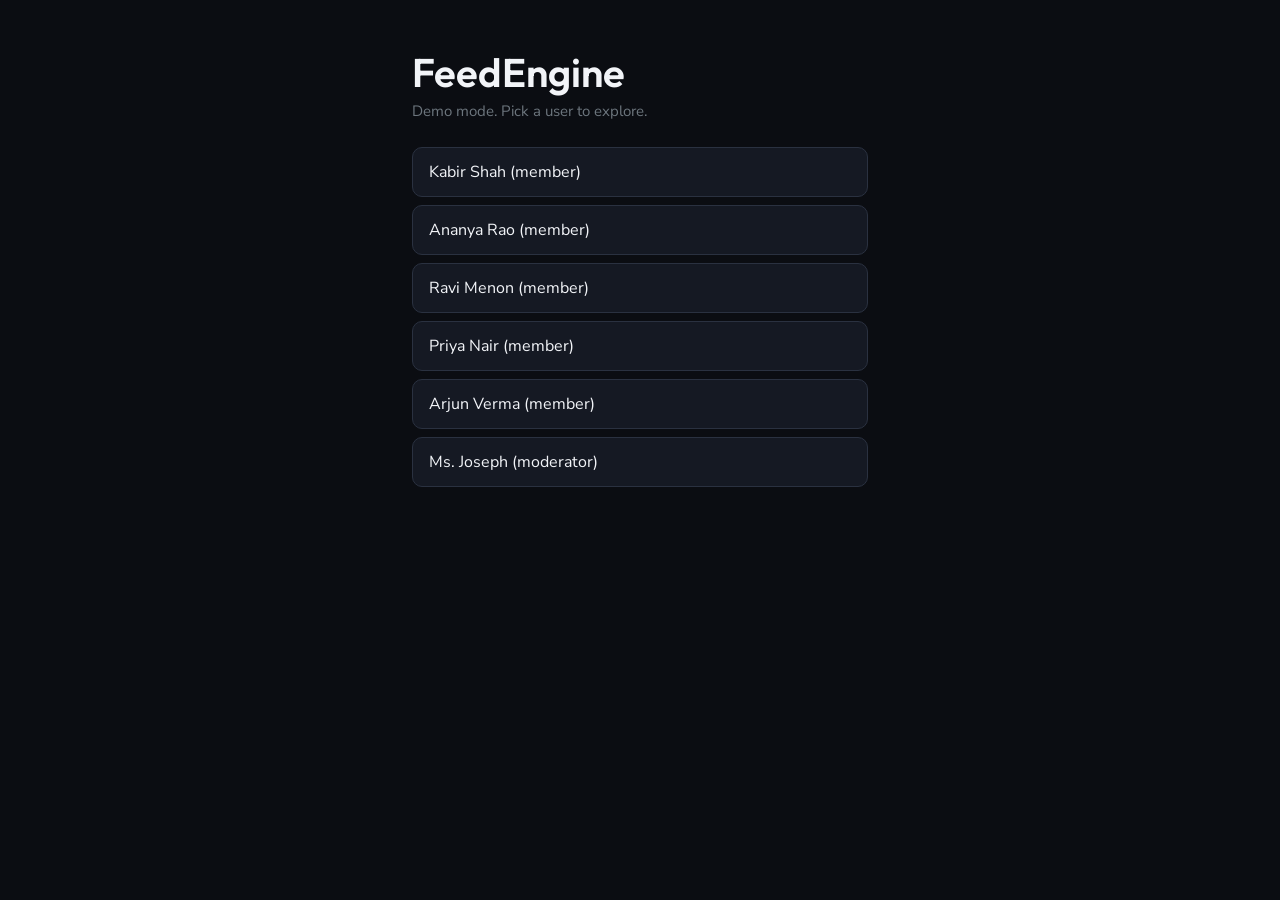
==== index.html @ 220c7560 "Initial commit: Add Feed Engine project" ====
<!DOCTYPE html>
<html lang="en">
<head>
  <meta charset="UTF-8">
  <meta name="viewport" content="width=device-width, initial-scale=1.0">
  <title>FeedEngine – Login</title>
  <link rel="preconnect" href="https://fonts.googleapis.com">
  <link href="https://fonts.googleapis.com/css2?family=Nunito+Sans:wght@400;600&family=Outfit:wght@600&family=Roboto+Mono:wght@400&display=swap" rel="stylesheet">
  <link rel="stylesheet" href="https://cdn.jsdelivr.net/npm/bootstrap@5.3.3/dist/css/bootstrap.min.css">
  <link rel="stylesheet" href="css/styles.css">
</head>
<body>
  <main class="container py-5 login-layout">
    <header class="mb-4">
      <h1 class="mb-1">FeedEngine</h1>
      <p class="text-secondary mb-0">Demo mode. Pick a user to explore.</p>
    </header>

    <section aria-label="Choose a demo user">
      <div id="user-list" class="d-grid gap-2"></div>
    </section>
  </main>

  <script type="module" src="js/app.js"></script>
</body>
</html>
---- css/styles.css ----
:root {
  /* Surfaces */
  --bg-app: #0B0D12;
  --bg-surface: #151923;
  --bg-raised: #1E2430;
  --border: #2A3140;

  /* Text */
  --text-primary: #F2F4F8;
  --text-secondary: #A3ACBD;

  /* Accents */
  --accent: #7C5CFF;
  --live: #2EE6A6;
  --danger: #FF5C7A;

  /* Shape */
  --radius-card: 12px;
  --radius-btn: 10px;

  /* Type */
  --font-heading: 'Outfit', sans-serif;
  --font-body: 'Nunito Sans', sans-serif;
  --font-mono: 'Roboto Mono', monospace;
}

body {
  background: var(--bg-app);
  color: var(--text-primary);
  font-family: var(--font-body);
  font-size: 15px;
  line-height: 1.5;
}

h1, h2, h3 {
  font-family: var(--font-heading);
  font-weight: 600;
}

:focus-visible {
  outline: 2px solid var(--accent);
  outline-offset: 0;
}

.feed-layout {
  max-width: 640px;
}

.composer,
.post-card {
  background: var(--bg-surface);
  border: 1px solid var(--border);
  border-radius: var(--radius-card);
  padding: 16px;
  margin-bottom: 12px;
}

.composer textarea {
  background: var(--bg-raised);
  border: 1px solid var(--border);
  color: var(--text-primary);
  border-radius: var(--radius-card);
}

.composer-footer {
  display: flex;
  justify-content: space-between;
  align-items: center;
  margin-top: 8px;
}

.counter {
  font-family: var(--font-mono);
  font-size: 12px;
  color: var(--text-secondary);
}

.btn-accent {
  background: var(--accent);
  color: #FFFFFF;
  border: none;
  border-radius: var(--radius-btn);
  font-family: var(--font-heading);
  font-weight: 600;
}

.btn-accent:disabled {
  opacity: 0.5;
}

.post-list {
  list-style: none;
  padding: 0;
  margin: 0;
}

.login-layout {
  max-width: 480px;
}

#user-list button {
  background: var(--bg-surface);
  border: 1px solid var(--border);
  border-radius: var(--radius-btn);
  color: var(--text-primary);
  padding: 12px 16px;
  min-height: 48px;
  font-family: var(--font-body);
}

#user-list button:hover {
  background: var(--bg-raised);
  border-color: var(--accent);
}
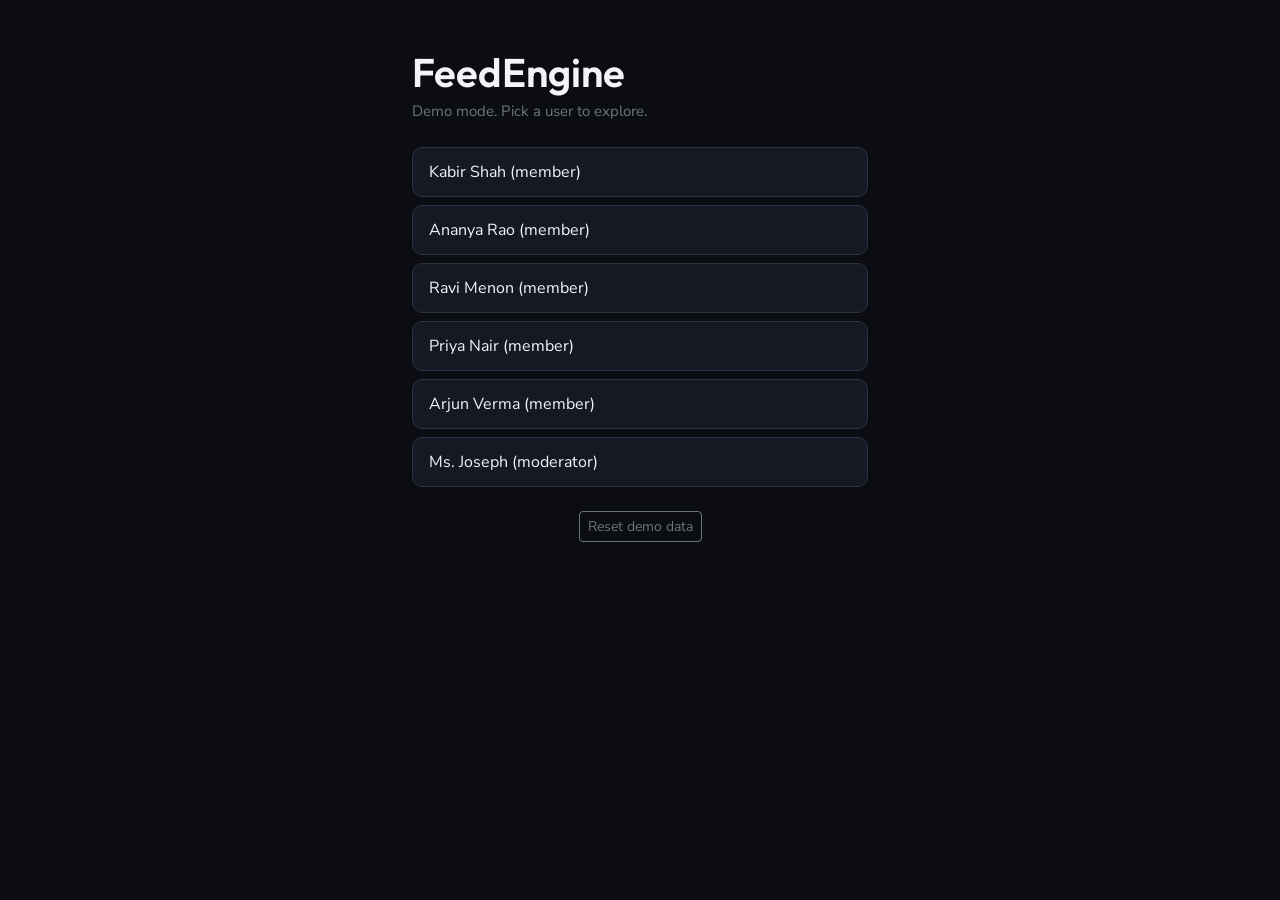
==== commit c6bb49cd: "Add post creation functionality" ====
--- a/index.html
+++ b/index.html
@@ -18,7 +18,11 @@
 
     <section aria-label="Choose a demo user">
       <div id="user-list" class="d-grid gap-2"></div>
+
     </section>
+    <footer class="text-center mt-4">
+  <button id="reset-btn" class="btn btn-sm btn-outline-secondary">Reset demo data</button>
+</footer>
   </main>
 
   <script type="module" src="js/app.js"></script>
--- a/css/styles.css
+++ b/css/styles.css
@@ -111,4 +111,46 @@
 #user-list button:hover {
   background: var(--bg-raised);
   border-color: var(--accent);
+}
+
+.like-btn {
+  background: transparent;
+  border: 1px solid var(--border);
+  border-radius: var(--radius-btn);
+  color: var(--text-secondary);
+  font-family: var(--font-mono);
+  margin-top: 8px;
+}
+
+.like-btn.is-liked,
+.like-btn[aria-pressed="true"] {
+  border-color: var(--accent);
+  color: var(--accent);
+}
+
+
+.comment-list {
+  list-style: none;
+  padding: 0;
+  margin: 12px 0 8px;
+  font-size: 14px;
+  color: var(--text-secondary);
+}
+
+.comment-list li {
+  padding: 6px 0;
+  border-top: 1px solid var(--border);
+}
+
+.comment-form {
+  display: flex;
+  gap: 8px;
+  margin-top: 8px;
+}
+
+.comment-form input {
+  background: var(--bg-raised);
+  border: 1px solid var(--border);
+  color: var(--text-primary);
+  border-radius: var(--radius-btn);
 }
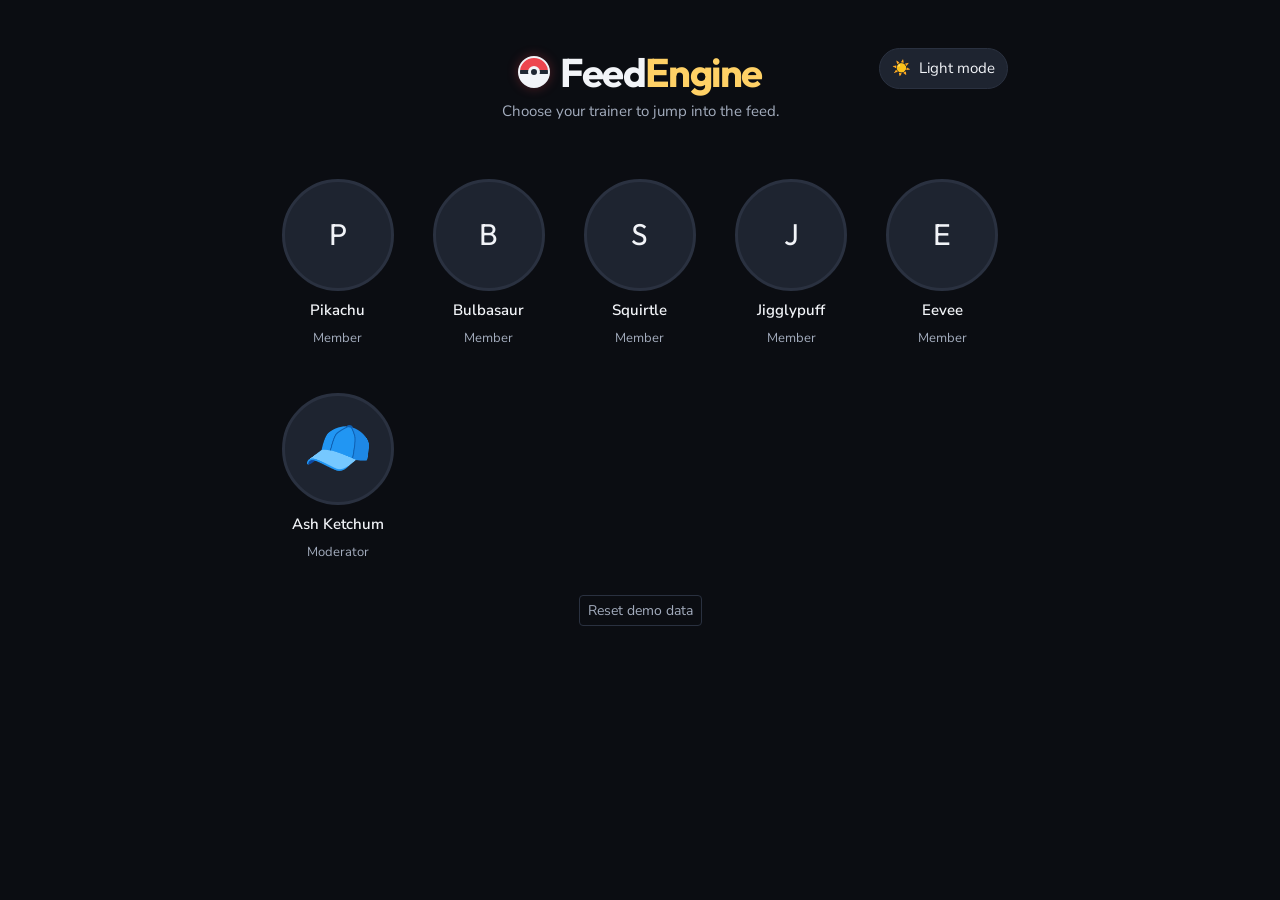
==== commit 979f039c: "Complete FeedEngine phases Co-authored-by: Copilot <223556219+Copilot@users.noreply.github.com>" ====
--- a/index.html
+++ b/index.html
@@ -6,23 +6,30 @@
   <title>FeedEngine – Login</title>
   <link rel="preconnect" href="https://fonts.googleapis.com">
   <link href="https://fonts.googleapis.com/css2?family=Nunito+Sans:wght@400;600&family=Outfit:wght@600&family=Roboto+Mono:wght@400&display=swap" rel="stylesheet">
+  <script src="js/theme.js"></script>
   <link rel="stylesheet" href="https://cdn.jsdelivr.net/npm/bootstrap@5.3.3/dist/css/bootstrap.min.css">
   <link rel="stylesheet" href="css/styles.css">
 </head>
 <body>
   <main class="container py-5 login-layout">
-    <header class="mb-4">
-      <h1 class="mb-1">FeedEngine</h1>
-      <p class="text-secondary mb-0">Demo mode. Pick a user to explore.</p>
+    <header class="mb-5 text-center login-header">
+      <button id="theme-toggle" class="theme-toggle login-theme-toggle" type="button" aria-label="Switch to light mode">
+        <span class="theme-icon" aria-hidden="true">☀️</span>
+        <span class="theme-label">Light mode</span>
+      </button>
+      <h1 class="pokemon-brand mb-1">
+        <span class="pokemon-ball" aria-hidden="true"></span>
+        <span class="pokemon-brand-name">Feed<span class="pokemon-brand-accent">Engine</span></span>
+      </h1>
+      <p class="text-secondary mb-0">Choose your trainer to jump into the feed.</p>
     </header>
 
     <section aria-label="Choose a demo user">
-      <div id="user-list" class="d-grid gap-2"></div>
-
+      <div id="user-list"></div>
     </section>
     <footer class="text-center mt-4">
-  <button id="reset-btn" class="btn btn-sm btn-outline-secondary">Reset demo data</button>
-</footer>
+      <button id="reset-btn" class="btn btn-sm btn-outline-secondary" type="button">Reset demo data</button>
+    </footer>
   </main>
 
   <script type="module" src="js/app.js"></script>
--- a/css/styles.css
+++ b/css/styles.css
@@ -10,9 +10,16 @@
   --text-secondary: #A3ACBD;
 
   /* Accents */
-  --accent: #7C5CFF;
+  --accent: #A48FFF;
+  --button-accent: #6246D8;
   --live: #2EE6A6;
   --danger: #FF5C7A;
+  --button-danger-text: #202733;
+  --badge-text: #202733;
+  --pokemon-red: #ED454E;
+  --pokemon-yellow: #FFD166;
+  --pokemon-dark: #202733;
+  --pokemon-light: #F2F4F8;
 
   /* Shape */
   --radius-card: 12px;
@@ -24,6 +31,27 @@
   --font-mono: 'Roboto Mono', monospace;
 }
 
+:root[data-theme="light"] {
+  color-scheme: light;
+  --bg-app: #F4F6FA;
+  --bg-surface: #FFFFFF;
+  --bg-raised: #E9EDF5;
+  --border: #D3D9E5;
+  --text-primary: #202733;
+  --text-secondary: #657084;
+  --accent: #6246D8;
+  --button-accent: #6246D8;
+  --live: #087F5B;
+  --danger: #D73756;
+  --button-danger-text: #FFFFFF;
+  --badge-text: #FFFFFF;
+  --pokemon-yellow: #B77700;
+}
+
+:root {
+  color-scheme: dark;
+}
+
 body {
   background: var(--bg-app);
   color: var(--text-primary);
@@ -37,6 +65,151 @@
   font-weight: 600;
 }
 
+.pokemon-brand {
+  display: inline-flex;
+  align-items: center;
+  justify-content: center;
+  gap: 10px;
+}
+
+.pokemon-brand-name {
+  color: var(--text-primary);
+  font-family: var(--font-heading);
+  font-weight: 700;
+  letter-spacing: -0.04em;
+}
+
+.pokemon-brand-accent {
+  color: var(--pokemon-yellow);
+}
+
+.pokemon-navbar .pokemon-brand-accent {
+  color: var(--pokemon-yellow);
+}
+
+.pokemon-ball {
+  position: relative;
+  display: inline-block;
+  width: 32px;
+  height: 32px;
+  flex: 0 0 32px;
+  border: 2px solid var(--pokemon-light);
+  border-radius: 50%;
+  background: linear-gradient(
+    to bottom,
+    var(--pokemon-red) 0 43%,
+    var(--pokemon-dark) 43% 57%,
+    var(--pokemon-light) 57% 100%
+  );
+  box-shadow: 0 0 12px rgb(237 69 78 / 30%);
+}
+
+.pokemon-ball::after {
+  position: absolute;
+  top: 50%;
+  left: 50%;
+  width: 12px;
+  height: 12px;
+  border: 3px solid var(--pokemon-light);
+  border-radius: 50%;
+  background: var(--pokemon-dark);
+  content: "";
+  transform: translate(-50%, -50%);
+}
+
+.pokemon-navbar {
+  background: var(--bg-surface);
+  border-color: var(--border) !important;
+}
+
+.pokemon-navbar .navbar-brand {
+  padding: 0;
+  font-size: 1.35rem;
+}
+
+.theme-toggle {
+  display: inline-flex;
+  align-items: center;
+  gap: 8px;
+  padding: 8px 12px;
+  border: 1px solid var(--border);
+  border-radius: 999px;
+  background: var(--bg-raised);
+  color: var(--text-primary);
+  font: inherit;
+  cursor: pointer;
+  transition: background-color 160ms ease, border-color 160ms ease;
+}
+
+.theme-toggle:hover {
+  border-color: var(--accent);
+  background: var(--bg-surface);
+}
+
+.theme-toggle:focus-visible {
+  outline-offset: 3px;
+}
+
+.theme-icon {
+  line-height: 1;
+}
+
+.login-header {
+  position: relative;
+}
+
+.login-theme-toggle {
+  position: absolute;
+  top: 0;
+  right: 0;
+}
+
+.navbar-actions {
+  display: flex;
+  align-items: center;
+  gap: 12px;
+}
+
+.navbar-actions .nav-link {
+  color: var(--text-primary);
+}
+
+.notification-bell {
+  position: relative;
+  display: inline-grid;
+  place-items: center;
+  width: 40px;
+  height: 40px;
+  border: 1px solid var(--border);
+  border-radius: 50%;
+  background: var(--bg-raised);
+  color: var(--text-primary);
+  font-size: 19px;
+  text-decoration: none;
+}
+
+.notification-bell:hover {
+  border-color: var(--accent);
+  color: var(--text-primary);
+}
+
+.notification-badge {
+  position: absolute;
+  top: -5px;
+  right: -5px;
+  min-width: 19px;
+  height: 19px;
+  padding: 0 4px;
+  border: 2px solid var(--bg-surface);
+  border-radius: 999px;
+  background: var(--danger);
+  color: var(--badge-text);
+  font-size: 11px;
+  font-weight: 700;
+  line-height: 15px;
+  text-align: center;
+}
+
 :focus-visible {
   outline: 2px solid var(--accent);
   outline-offset: 0;
@@ -46,6 +219,43 @@
   max-width: 640px;
 }
 
+.feed-heading {
+  display: flex;
+  align-items: center;
+  justify-content: space-between;
+  gap: 16px;
+}
+
+.feed-heading-actions {
+  display: flex;
+  align-items: center;
+  gap: 18px;
+}
+
+.profile-link {
+  color: var(--accent);
+  font-weight: 600;
+  text-decoration: none;
+}
+
+.profile-link:hover {
+  text-decoration: underline;
+}
+
+.following-filter {
+  display: inline-flex;
+  align-items: center;
+  gap: 8px;
+  color: var(--text-secondary);
+  white-space: nowrap;
+}
+
+.following-filter input {
+  width: 17px;
+  height: 17px;
+  accent-color: var(--accent);
+}
+
 .composer,
 .post-card {
   background: var(--bg-surface);
@@ -62,6 +272,15 @@
   border-radius: var(--radius-card);
 }
 
+.composer textarea::placeholder {
+  color: var(--text-secondary);
+  opacity: 1;
+}
+
+.text-secondary {
+  color: var(--text-secondary) !important;
+}
+
 .composer-footer {
   display: flex;
   justify-content: space-between;
@@ -76,7 +295,7 @@
 }
 
 .btn-accent {
-  background: var(--accent);
+  background: var(--button-accent);
   color: #FFFFFF;
   border: none;
   border-radius: var(--radius-btn);
@@ -88,69 +307,675 @@
   opacity: 0.5;
 }
 
+.btn-accent:hover:not(:disabled) {
+  background: color-mix(in srgb, var(--button-accent) 86%, #000000);
+}
+
+.btn-outline-secondary {
+  --bs-btn-color: var(--text-secondary);
+  --bs-btn-border-color: var(--border);
+  --bs-btn-hover-color: var(--text-primary);
+  --bs-btn-hover-bg: var(--bg-raised);
+  --bs-btn-hover-border-color: var(--accent);
+  --bs-btn-active-color: var(--text-primary);
+  --bs-btn-active-bg: var(--bg-raised);
+  --bs-btn-active-border-color: var(--accent);
+}
+
+.btn-outline-danger {
+  --bs-btn-color: var(--danger);
+  --bs-btn-border-color: var(--danger);
+  --bs-btn-hover-color: var(--button-danger-text);
+  --bs-btn-hover-bg: var(--danger);
+  --bs-btn-hover-border-color: var(--danger);
+  --bs-btn-active-color: var(--button-danger-text);
+  --bs-btn-active-bg: var(--danger);
+}
+
+.composer textarea:focus,
+.comment-form textarea:focus {
+  background: var(--bg-raised);
+  border-color: var(--accent);
+  color: var(--text-primary);
+  box-shadow: 0 0 0 0.2rem color-mix(in srgb, var(--accent) 25%, transparent);
+}
+
 .post-list {
   list-style: none;
   padding: 0;
   margin: 0;
 }
 
+.post-header {
+  display: flex;
+  align-items: flex-start;
+  justify-content: space-between;
+  gap: 12px;
+  margin-bottom: 12px;
+}
+
+.post-author {
+  color: var(--text-primary);
+  font-family: var(--font-heading);
+  font-weight: 600;
+  text-decoration: none;
+}
+
+.post-author:hover,
+.comment-item a:hover {
+  color: var(--accent);
+}
+
+.post-time,
+.comment-item time {
+  display: block;
+  color: var(--text-secondary);
+  font-size: 12px;
+}
+
+.post-content {
+  margin-bottom: 16px;
+  overflow-wrap: anywhere;
+  white-space: pre-wrap;
+}
+
+.hashtag {
+  color: var(--accent);
+  font-weight: 700;
+}
+
+.post-actions {
+  display: flex;
+  align-items: center;
+  flex-wrap: wrap;
+  gap: 16px;
+  border-top: 1px solid var(--border);
+  padding-top: 12px;
+}
+
+.post-action {
+  padding: 0;
+  border: 0;
+  background: none;
+  color: var(--text-secondary);
+  font: inherit;
+  text-decoration: none;
+  cursor: pointer;
+}
+
+.post-action:hover,
+.post-action.is-active {
+  color: var(--danger);
+}
+
+.post-detail-link {
+  margin-left: auto;
+  color: var(--accent);
+}
+
+.post-delete {
+  padding: 2px 8px;
+  border: 1px solid var(--border);
+  border-radius: 8px;
+  background: transparent;
+  color: var(--danger);
+  font: inherit;
+  font-size: 13px;
+}
+
+.post-delete:hover {
+  border-color: var(--danger);
+}
+
+.empty-state {
+  padding: 24px;
+  color: var(--text-secondary);
+  text-align: center;
+}
+
+.load-more {
+  display: block;
+  margin: 12px auto;
+}
+
+.load-more[hidden] {
+  display: none;
+}
+
+.simulator-panel {
+  display: flex;
+  align-items: center;
+  justify-content: space-between;
+  gap: 16px;
+  padding: 12px 16px;
+  margin-bottom: 16px;
+  border: 1px solid var(--border);
+  border-radius: var(--radius-card);
+  background: var(--bg-surface);
+}
+
+.simulator-panel p {
+  font-size: 13px;
+}
+
+.toast-region {
+  position: fixed;
+  z-index: 1080;
+  top: 76px;
+  right: 16px;
+  display: grid;
+  width: min(340px, calc(100vw - 32px));
+  gap: 8px;
+}
+
+.toast-card {
+  display: block;
+  padding: 12px 16px;
+  border: 1px solid var(--border);
+  border-left: 4px solid var(--accent);
+  border-radius: var(--radius-card);
+  background: var(--bg-surface);
+  box-shadow: 0 8px 24px rgb(0 0 0 / 16%);
+  color: var(--text-primary);
+  text-decoration: none;
+}
+
+.toast-card:hover {
+  border-color: var(--accent);
+  color: var(--text-primary);
+}
+
+.toast-overflow {
+  color: var(--accent);
+  font-weight: 700;
+  text-align: center;
+}
+
+.social-layout {
+  max-width: 760px;
+}
+
+.app-grid {
+  display: grid;
+  grid-template-columns: minmax(150px, 190px) minmax(0, 660px) minmax(160px, 210px);
+  align-items: start;
+  gap: 20px;
+  width: min(1440px, 100%);
+  margin: 24px auto;
+  padding: 0 24px;
+}
+
+.app-main.container {
+  width: 100%;
+  max-width: none;
+  margin: 0;
+  padding-right: 0 !important;
+  padding-left: 0 !important;
+}
+
+.app-sidebar,
+.app-rail {
+  position: sticky;
+  top: 24px;
+}
+
+.sidebar-navigation {
+  display: grid;
+  gap: 6px;
+}
+
+.sidebar-link,
+.bottom-tab {
+  display: flex;
+  align-items: center;
+  gap: 12px;
+  border-radius: 12px;
+  color: var(--text-secondary);
+  text-decoration: none;
+}
+
+.sidebar-link {
+  padding: 12px;
+}
+
+.sidebar-link:hover,
+.sidebar-link[aria-current="page"] {
+  background: var(--bg-surface);
+  color: var(--text-primary);
+}
+
+.sidebar-link[aria-current="page"] {
+  box-shadow: inset 3px 0 var(--accent);
+}
+
+.layout-link-icon {
+  width: 24px;
+  font-size: 19px;
+  text-align: center;
+}
+
+.rail-card {
+  padding: 16px;
+  margin-bottom: 14px;
+  border: 1px solid var(--border);
+  border-radius: var(--radius-card);
+  background: var(--bg-surface);
+}
+
+.rail-card h2 {
+  margin-bottom: 12px;
+  font-family: var(--font-heading);
+  font-size: 16px;
+}
+
+.rail-trainer-name {
+  margin-bottom: 4px;
+  font-weight: 700;
+}
+
+.rail-trainers {
+  display: grid;
+  gap: 8px;
+  padding: 0;
+  margin: 0;
+  list-style: none;
+}
+
+.rail-trainers a {
+  color: var(--text-secondary);
+  text-decoration: none;
+}
+
+.rail-trainers a:hover {
+  color: var(--accent);
+}
+
+.bottom-tabbar {
+  display: none;
+}
+
+.profile-summary,
+.post-detail,
+.comments-section,
+.notification-panel {
+  padding: 20px;
+  margin-bottom: 16px;
+  border: 1px solid var(--border);
+  border-radius: var(--radius-card);
+  background: var(--bg-surface);
+}
+
+.profile-summary {
+  display: flex;
+  align-items: center;
+  justify-content: space-between;
+  gap: 20px;
+}
+
+.profile-bio {
+  color: var(--text-secondary);
+}
+
+.profile-stats {
+  display: flex;
+  gap: 20px;
+  color: var(--text-secondary);
+}
+
+.profile-stats strong {
+  color: var(--text-primary);
+}
+
+.moderation-header {
+  margin-bottom: 20px;
+}
+
+.moderation-reason-form {
+  display: grid;
+  gap: 10px;
+  padding: 16px;
+  margin-bottom: 20px;
+  border: 1px solid var(--border);
+  border-radius: var(--radius-card);
+  background: var(--bg-surface);
+}
+
+.moderation-reason-form[hidden] {
+  display: none;
+}
+
+.moderation-reason-form textarea {
+  border-color: var(--border);
+  background: var(--bg-raised);
+  color: var(--text-primary);
+}
+
+.moderation-form-actions {
+  display: flex;
+  gap: 10px;
+}
+
+.moderation-item {
+  margin-bottom: 16px;
+  padding: 12px;
+  border: 1px solid var(--border);
+  border-radius: var(--radius-card);
+  background: var(--bg-surface);
+}
+
+.moderation-item .post-card {
+  margin-bottom: 10px;
+}
+
+.moderation-hidden-reason {
+  margin: 0 0 10px;
+  color: var(--danger);
+  overflow-wrap: anywhere;
+}
+
+.comments-list,
+.notification-list {
+  display: grid;
+  gap: 10px;
+  padding: 0;
+  margin: 16px 0;
+  list-style: none;
+}
+
+.comment-item {
+  padding: 12px;
+  border-radius: 10px;
+  background: var(--bg-raised);
+}
+
+.comment-item a {
+  margin-right: 8px;
+  color: var(--text-primary);
+  font-weight: 600;
+  text-decoration: none;
+}
+
+.comment-item p {
+  margin: 6px 0 0;
+  white-space: pre-wrap;
+  overflow-wrap: anywhere;
+}
+
+.comment-form {
+  display: flex;
+  gap: 10px;
+}
+
+.comment-form textarea {
+  min-height: 44px;
+  border-color: var(--border);
+  border-radius: var(--radius-card);
+  background: var(--bg-raised);
+  color: var(--text-primary);
+}
+
+.comment-form textarea::placeholder {
+  color: var(--text-secondary);
+  opacity: 1;
+}
+
+.notification-tabs {
+  display: flex;
+  gap: 8px;
+  margin-bottom: 16px;
+}
+
+.notification-heading {
+  display: flex;
+  align-items: center;
+  justify-content: space-between;
+  gap: 16px;
+}
+
+.notification-heading h1 {
+  margin-bottom: 0;
+}
+
+.notification-tab {
+  padding: 8px 14px;
+  border: 1px solid var(--border);
+  border-radius: 999px;
+  background: transparent;
+  color: var(--text-secondary);
+}
+
+.notification-tab[aria-selected="true"] {
+  border-color: var(--accent);
+  background: var(--button-accent);
+  color: #FFFFFF;
+}
+
+.notification-row {
+  display: block;
+  padding: 14px 16px;
+  border: 1px solid var(--border);
+  border-radius: 10px;
+  background: var(--bg-raised);
+  color: var(--text-primary);
+  text-decoration: none;
+}
+
+.notification-row:hover {
+  border-color: var(--accent);
+  color: var(--text-primary);
+}
+
+.notification-row.unread {
+  border-left: 4px solid var(--accent);
+  font-weight: 700;
+}
+
+.notification-time {
+  display: block;
+  margin-top: 4px;
+  color: var(--text-secondary);
+  font-size: 12px;
+  font-weight: 400;
+}
+
 .login-layout {
-  max-width: 480px;
-}
-
-#user-list button {
-  background: var(--bg-surface);
-  border: 1px solid var(--border);
-  border-radius: var(--radius-btn);
-  color: var(--text-primary);
-  padding: 12px 16px;
-  min-height: 48px;
+  max-width: 760px;
+}
+
+#user-list {
+  display: grid;
+  grid-template-columns: repeat(auto-fit, minmax(120px, 1fr));
+  gap: 28px 20px;
+}
+
+.user-card {
+  display: flex;
+  flex-direction: column;
+  align-items: center;
+  gap: 8px;
+  padding: 8px;
+  background: transparent;
+  border: 0;
+  color: var(--text-primary);
   font-family: var(--font-body);
-}
-
-#user-list button:hover {
+  cursor: pointer;
+}
+
+.user-avatar {
+  position: relative;
+  display: grid;
+  place-items: center;
+  width: 112px;
+  aspect-ratio: 1;
+  overflow: hidden;
+  border: 3px solid var(--border);
+  border-radius: 50%;
   background: var(--bg-raised);
+  color: var(--text-primary);
+  transition: border-color 160ms ease, transform 160ms ease;
+}
+
+.user-avatar-initials {
+  font-family: var(--font-heading);
+  font-size: 30px;
+}
+
+.user-avatar-emoji {
+  font-size: 56px;
+  line-height: 1;
+}
+
+.user-avatar img {
+  position: absolute;
+  inset: 0;
+  width: 100%;
+  height: 100%;
+  padding: 8px;
+  object-fit: contain;
+}
+
+.user-card-name {
+  font-weight: 600;
+  text-align: center;
+}
+
+.user-card-role {
+  color: var(--text-secondary);
+  font-size: 13px;
+  text-transform: capitalize;
+}
+
+.user-card:hover .user-avatar,
+.user-card:focus-visible .user-avatar {
   border-color: var(--accent);
-}
-
-.like-btn {
-  background: transparent;
-  border: 1px solid var(--border);
-  border-radius: var(--radius-btn);
-  color: var(--text-secondary);
-  font-family: var(--font-mono);
-  margin-top: 8px;
-}
-
-.like-btn.is-liked,
-.like-btn[aria-pressed="true"] {
-  border-color: var(--accent);
-  color: var(--accent);
-}
-
-
-.comment-list {
-  list-style: none;
-  padding: 0;
-  margin: 12px 0 8px;
-  font-size: 14px;
-  color: var(--text-secondary);
-}
-
-.comment-list li {
-  padding: 6px 0;
-  border-top: 1px solid var(--border);
-}
-
-.comment-form {
-  display: flex;
-  gap: 8px;
-  margin-top: 8px;
-}
-
-.comment-form input {
-  background: var(--bg-raised);
-  border: 1px solid var(--border);
-  color: var(--text-primary);
-  border-radius: var(--radius-btn);
+  transform: translateY(-2px);
+}
+
+@media (max-width: 575px) {
+  .login-header {
+    padding-top: 48px;
+  }
+
+  .login-theme-toggle {
+    right: 50%;
+    transform: translateX(50%);
+  }
+
+  .navbar-actions {
+    gap: 8px;
+  }
+
+  .navbar-actions .nav-link {
+    display: none;
+  }
+
+  .pokemon-navbar .theme-label {
+    display: none;
+  }
+
+  .theme-toggle {
+    gap: 6px;
+    padding: 7px 9px;
+  }
+
+  .navbar-actions {
+    gap: 6px;
+  }
+
+  .feed-heading,
+  .profile-summary {
+    align-items: flex-start;
+    flex-direction: column;
+  }
+
+  .feed-heading-actions {
+    flex-wrap: wrap;
+  }
+
+  .profile-stats {
+    gap: 14px;
+  }
+
+  .simulator-panel,
+  .comment-form,
+  .notification-heading {
+    align-items: stretch;
+    flex-direction: column;
+  }
+}
+
+#feed-sentinel {
+  height: 1px;
+}
+
+@media (max-width: 930px) {
+  .app-grid {
+    grid-template-columns: minmax(170px, 210px) minmax(0, 700px);
+    justify-content: center;
+  }
+
+  .app-rail {
+    display: none;
+  }
+}
+
+@media (max-width: 767px) {
+  .app-grid {
+    display: block;
+    margin: 12px auto 0;
+    padding: 0 16px 88px;
+  }
+
+  .app-sidebar,
+  .app-rail {
+    display: none;
+  }
+
+  .bottom-tabbar {
+    position: fixed;
+    z-index: 1060;
+    right: 0;
+    bottom: 0;
+    left: 0;
+    display: grid;
+    grid-auto-columns: minmax(0, 1fr);
+    grid-auto-flow: column;
+    padding: 8px max(8px, env(safe-area-inset-left)) calc(8px + env(safe-area-inset-bottom));
+    border-top: 1px solid var(--border);
+    background: var(--bg-surface);
+    box-shadow: 0 -6px 20px rgb(0 0 0 / 10%);
+  }
+
+  .bottom-tab {
+    flex-direction: column;
+    justify-content: center;
+    gap: 2px;
+    min-width: 0;
+    padding: 4px 2px;
+    font-size: 11px;
+  }
+
+  .bottom-tab[aria-current="page"] {
+    color: var(--accent);
+    font-weight: 700;
+  }
+
+  .bottom-tab .layout-link-icon {
+    font-size: 20px;
+  }
+
+  .app-main.container {
+    padding-bottom: 16px !important;
+  }
+}
+
+@media (prefers-reduced-motion: reduce) {
+  *,
+  *::before,
+  *::after {
+    scroll-behavior: auto !important;
+    transition-duration: 0.01ms !important;
+    animation-duration: 0.01ms !important;
+    animation-iteration-count: 1 !important;
+  }
 }
